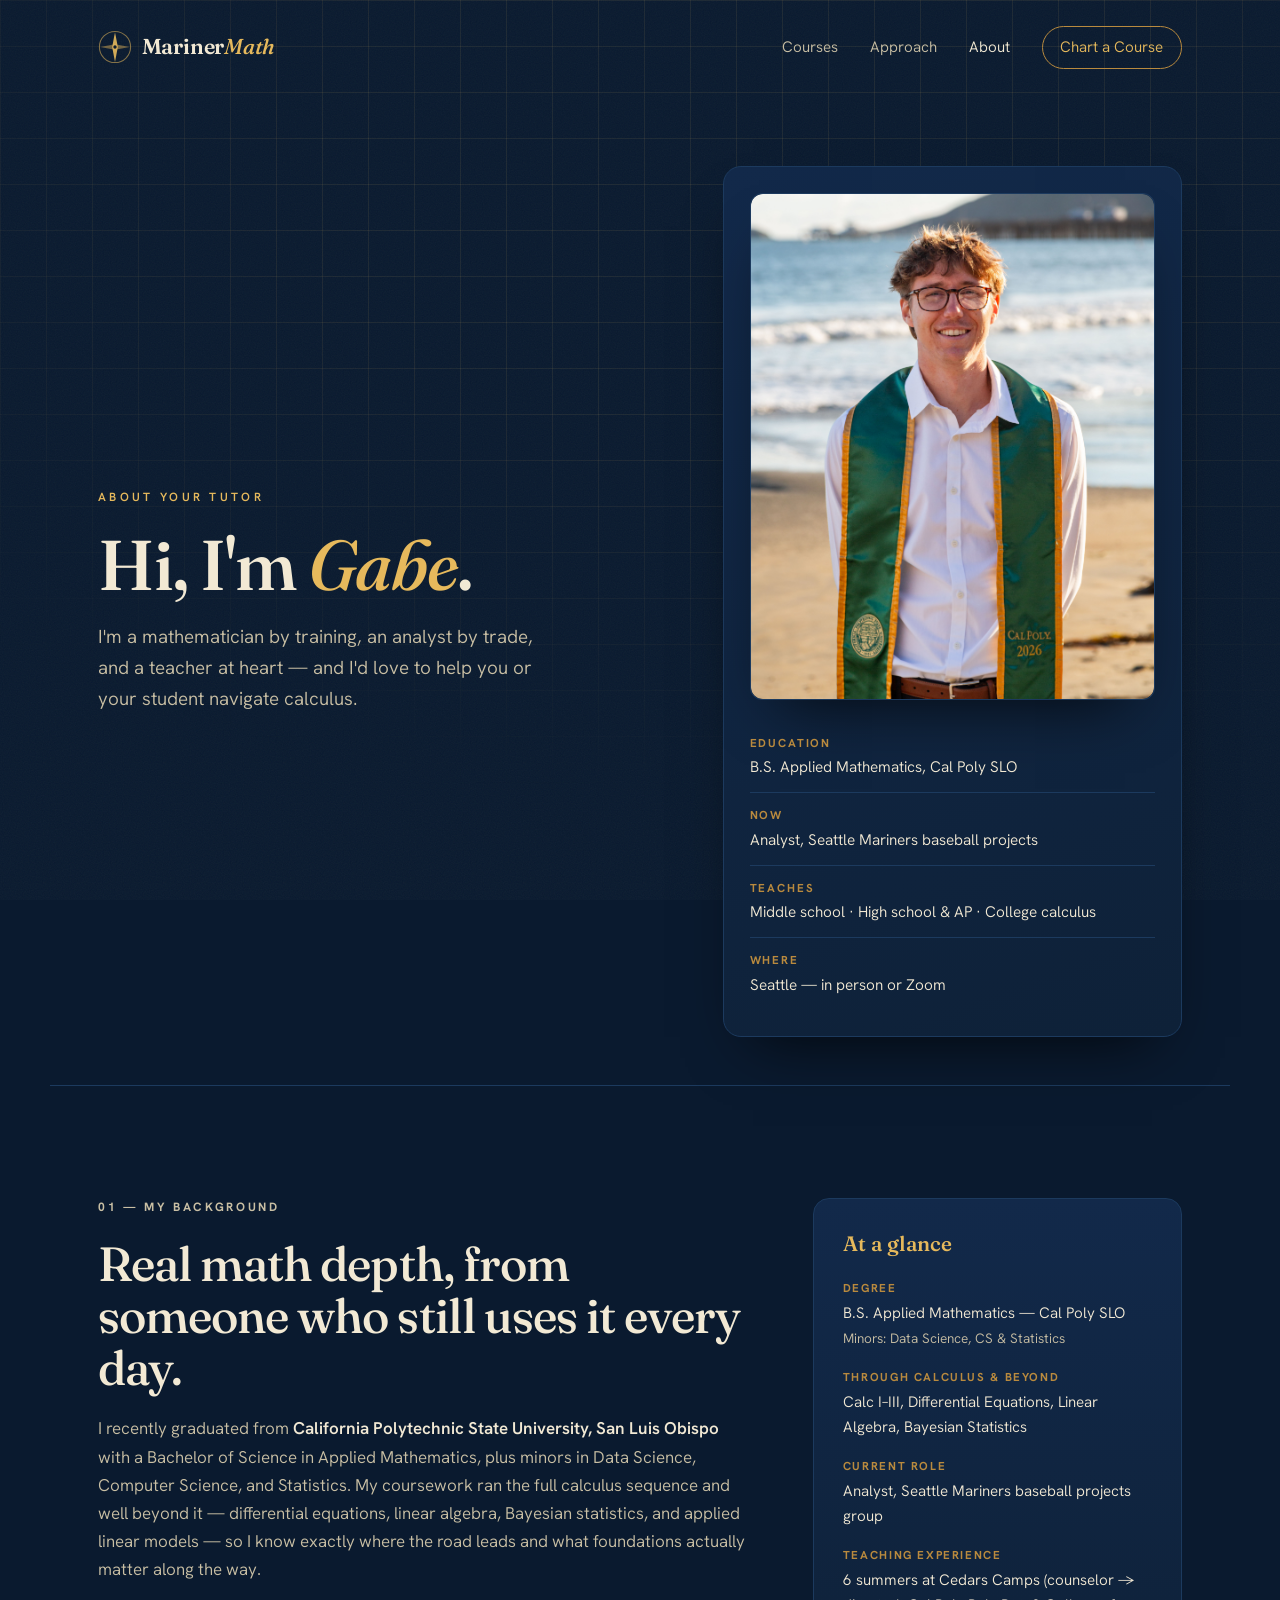
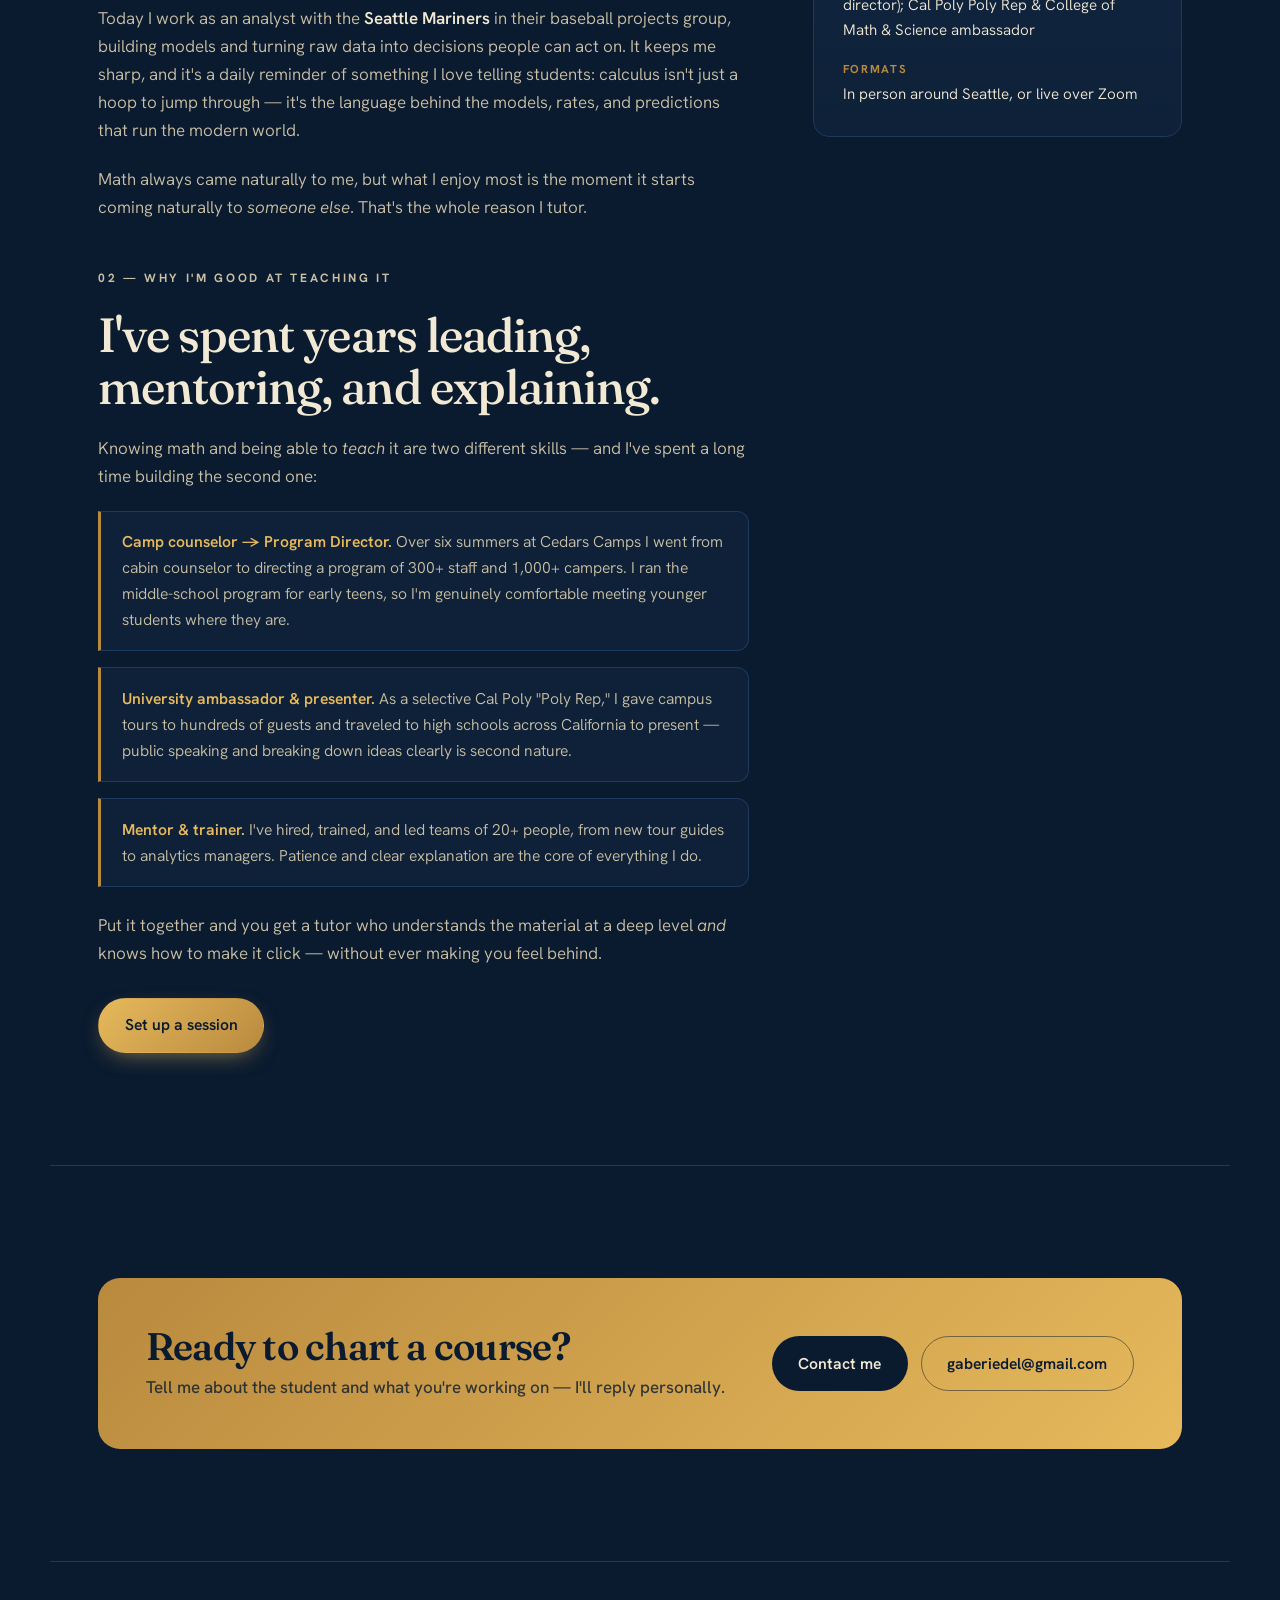
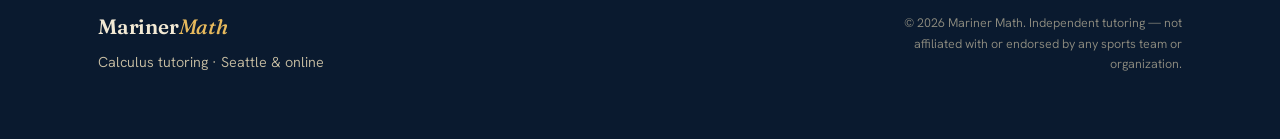
==== about.html @ 5e729e76 "Add Mariner Math tutoring site Static two-page site: home (hero, courses, approach, about teaser, co" ====
<!DOCTYPE html>
<html lang="en">
<head>
  <meta charset="UTF-8" />
  <meta name="viewport" content="width=device-width, initial-scale=1.0" />
  <title>About Gabe — Mariner Math</title>
  <meta name="description" content="Meet Gabe Riedel — Cal Poly SLO applied math graduate, analyst with the Seattle Mariners baseball projects group, and experienced instructor and camp director tutoring calculus in Seattle." />

  <link rel="icon" href="favicon.svg" type="image/svg+xml" />
  <link rel="preconnect" href="https://fonts.googleapis.com" />
  <link rel="preconnect" href="https://fonts.gstatic.com" crossorigin />
  <link href="https://fonts.googleapis.com/css2?family=Fraunces:ital,opsz,wght@0,9..144,300..900;1,9..144,300..900&family=Hanken+Grotesk:wght@300..800&display=swap" rel="stylesheet" />
  <link rel="stylesheet" href="styles.css" />
</head>
<body>
  <div class="grain" aria-hidden="true"></div>
  <div class="chart-grid" aria-hidden="true"></div>

  <header class="site-header">
    <a href="index.html" class="brand" aria-label="Mariner Math home">
      <span class="brand-mark" aria-hidden="true">
        <svg viewBox="0 0 48 48" width="34" height="34">
          <circle cx="24" cy="24" r="22" fill="none" stroke="currentColor" stroke-width="1.5" opacity="0.55"/>
          <path d="M24 3 L28 24 L24 45 L20 24 Z" fill="currentColor" opacity="0.9"/>
          <path d="M3 24 L24 20 L45 24 L24 28 Z" fill="currentColor" opacity="0.45"/>
          <circle cx="24" cy="24" r="2.4" fill="var(--ink)"/>
        </svg>
      </span>
      <span class="brand-text">Mariner<em>Math</em></span>
    </a>
    <nav class="site-nav" aria-label="Primary">
      <a href="index.html#services">Courses</a>
      <a href="index.html#approach">Approach</a>
      <a href="about.html" aria-current="page">About</a>
      <a href="index.html#contact" class="nav-cta">Chart a Course</a>
    </nav>
  </header>

  <main id="top">

    <!-- ============== ABOUT HERO ============== -->
    <section class="about-hero">
      <div class="about-hero-copy">
        <p class="eyebrow reveal">About your tutor</p>
        <h1 class="reveal" style="--d:.05s">Hi, I'm <span class="ital-accent">Gabe</span>.</h1>
        <p class="lede reveal" style="--d:.12s">
          I'm a mathematician by training, an analyst by trade, and a teacher at
          heart — and I'd love to help you or your student navigate calculus.
        </p>
      </div>
      <aside class="about-hero-card reveal" style="--d:.18s" aria-label="Quick facts">
        <div class="portrait-frame small">
          <img src="gabe.jpg" alt="Gabe Riedel" class="portrait-img" />
        </div>
        <ul class="fact-list">
          <li><span>Education</span> B.S. Applied Mathematics, Cal Poly SLO</li>
          <li><span>Now</span> Analyst, Seattle Mariners baseball projects</li>
          <li><span>Teaches</span> Middle school · High school &amp; AP · College calculus</li>
          <li><span>Where</span> Seattle — in person or Zoom</li>
        </ul>
      </aside>
    </section>

    <!-- ============== STORY ============== -->
    <section class="section story">
      <div class="story-grid">
        <div class="story-main">
          <p class="section-index">01 — My background</p>
          <h2>Real math depth, from someone who still uses it every day.</h2>

          <p>
            I recently graduated from <strong>California Polytechnic State University,
            San Luis Obispo</strong> with a Bachelor of Science in Applied Mathematics,
            plus minors in Data Science, Computer Science, and Statistics. My coursework
            ran the full calculus sequence and well beyond it — differential equations,
            linear algebra, Bayesian statistics, and applied linear models — so I know
            exactly where the road leads and what foundations actually matter along the way.
          </p>

          <p>
            Today I work as an analyst with the <strong>Seattle Mariners</strong> in their
            baseball projects group, building models and turning raw data into decisions
            people can act on. It keeps me sharp, and it's a daily reminder of something
            I love telling students: calculus isn't just a hoop to jump through — it's the
            language behind the models, rates, and predictions that run the modern world.
          </p>

          <p>
            Math always came naturally to me, but what I enjoy most is the moment it starts
            coming naturally to <em>someone else</em>. That's the whole reason I tutor.
          </p>

          <p class="section-index" style="margin-top:3rem;">02 — Why I'm good at teaching it</p>
          <h2>I've spent years leading, mentoring, and explaining.</h2>

          <p>
            Knowing math and being able to <em>teach</em> it are two different skills —
            and I've spent a long time building the second one:
          </p>

          <ul class="story-list">
            <li>
              <strong>Camp counselor → Program Director.</strong> Over six summers at
              Cedars Camps I went from cabin counselor to directing a program of 300+ staff
              and 1,000+ campers. I ran the middle-school program for early teens, so I'm
              genuinely comfortable meeting younger students where they are.
            </li>
            <li>
              <strong>University ambassador &amp; presenter.</strong> As a selective Cal Poly
              "Poly Rep," I gave campus tours to hundreds of guests and traveled to high
              schools across California to present — public speaking and breaking down ideas
              clearly is second nature.
            </li>
            <li>
              <strong>Mentor &amp; trainer.</strong> I've hired, trained, and led teams of
              20+ people, from new tour guides to analytics managers. Patience and clear
              explanation are the core of everything I do.
            </li>
          </ul>

          <p>
            Put it together and you get a tutor who understands the material at a deep level
            <em>and</em> knows how to make it click — without ever making you feel behind.
          </p>

          <a href="index.html#contact" class="btn btn-primary story-cta">Set up a session</a>
        </div>

        <aside class="story-side">
          <div class="side-card">
            <h3>At a glance</h3>
            <dl class="side-dl">
              <dt>Degree</dt>
              <dd>B.S. Applied Mathematics — Cal Poly SLO<br /><span>Minors: Data Science, CS &amp; Statistics</span></dd>
              <dt>Through calculus &amp; beyond</dt>
              <dd>Calc I–III, Differential Equations, Linear Algebra, Bayesian Statistics</dd>
              <dt>Current role</dt>
              <dd>Analyst, Seattle Mariners baseball projects group</dd>
              <dt>Teaching experience</dt>
              <dd>6 summers at Cedars Camps (counselor → director); Cal Poly Poly Rep &amp; College of Math &amp; Science ambassador</dd>
              <dt>Formats</dt>
              <dd>In person around Seattle, or live over Zoom</dd>
            </dl>
          </div>
        </aside>
      </div>
    </section>

    <!-- ============== CTA STRIP ============== -->
    <section class="section cta-strip-wrap">
      <div class="cta-strip">
        <div>
          <h2>Ready to chart a course?</h2>
          <p>Tell me about the student and what you're working on — I'll reply personally.</p>
        </div>
        <div class="cta-strip-actions">
          <a href="index.html#contact" class="btn btn-primary">Contact me</a>
          <a href="mailto:gaberiedel@gmail.com" class="btn btn-ghost">gaberiedel@gmail.com</a>
        </div>
      </div>
    </section>
  </main>

  <footer class="site-footer">
    <div class="footer-brand">
      <span class="brand-text">Mariner<em>Math</em></span>
      <p>Calculus tutoring · Seattle &amp; online</p>
    </div>
    <p class="footer-fine">
      © <span id="year"></span> Mariner Math. Independent tutoring — not affiliated
      with or endorsed by any sports team or organization.
    </p>
  </footer>

  <script src="main.js"></script>
</body>
</html>
---- styles.css ----
/* ============================================================
   Mariner Math — nautical-chart calculus tutoring
   Palette: deep ink navy · warm brass/gold · parchment cream
   ============================================================ */

:root {
  --ink:            #0a1a2f;
  --ink-2:          #0e2138;
  --panel:          #12294a;
  --panel-line:     #1c3a5e;
  --line:           rgba(203, 168, 92, 0.10);
  --parchment:      #f2e9d4;
  --parchment-dim:  #c9bfa4;
  --brass:          #b98a3e;
  --brass-bright:   #e6b95c;
  --sea:            #6fa5a0;
  --shadow:         rgba(0, 0, 0, 0.45);

  --font-display: "Fraunces", Georgia, serif;
  --font-body: "Hanken Grotesk", system-ui, sans-serif;

  --maxw: 1180px;
  --ease: cubic-bezier(0.22, 0.61, 0.36, 1);
}

*,
*::before,
*::after { box-sizing: border-box; }

html { scroll-behavior: smooth; }

body {
  margin: 0;
  background: var(--ink);
  color: var(--parchment);
  font-family: var(--font-body);
  font-size: 17px;
  line-height: 1.65;
  font-weight: 350;
  -webkit-font-smoothing: antialiased;
  overflow-x: hidden;
}

/* ---- atmosphere layers ---- */
.grain {
  position: fixed;
  inset: 0;
  z-index: 1;
  pointer-events: none;
  opacity: 0.045;
  background-image: url("data:image/svg+xml,%3Csvg xmlns='http://www.w3.org/2000/svg' width='120' height='120'%3E%3Cfilter id='n'%3E%3CfeTurbulence type='fractalNoise' baseFrequency='0.85' numOctaves='3'/%3E%3C/filter%3E%3Crect width='100%25' height='100%25' filter='url(%23n)'/%3E%3C/svg%3E");
}
.chart-grid {
  position: fixed;
  inset: 0;
  z-index: 0;
  pointer-events: none;
  background-image:
    linear-gradient(var(--line) 1px, transparent 1px),
    linear-gradient(90deg, var(--line) 1px, transparent 1px);
  background-size: 46px 46px;
  mask-image: radial-gradient(ellipse 90% 70% at 60% 20%, #000 40%, transparent 100%);
}

/* keep content above atmosphere */
.site-header, main, .site-footer { position: relative; z-index: 2; }

img { max-width: 100%; display: block; }
a { color: inherit; text-decoration: none; }

/* ============================================================
   HEADER
   ============================================================ */
.site-header {
  display: flex;
  align-items: center;
  justify-content: space-between;
  gap: 2rem;
  max-width: var(--maxw);
  margin: 0 auto;
  padding: 1.6rem clamp(1.25rem, 4vw, 3rem);
}

.brand {
  display: inline-flex;
  align-items: center;
  gap: 0.6rem;
  color: var(--brass-bright);
}
.brand-mark { display: inline-flex; }
.brand-text {
  font-family: var(--font-display);
  font-weight: 600;
  font-size: 1.35rem;
  letter-spacing: -0.01em;
  color: var(--parchment);
}
.brand-text em {
  font-style: italic;
  color: var(--brass-bright);
  font-weight: 500;
}

.site-nav {
  display: flex;
  align-items: center;
  gap: clamp(1rem, 2.5vw, 2.2rem);
  font-size: 0.95rem;
}
.site-nav a { color: var(--parchment-dim); transition: color 0.25s var(--ease); }
.site-nav a:hover { color: var(--parchment); }
.nav-cta {
  border: 1px solid var(--brass);
  color: var(--brass-bright) !important;
  padding: 0.5rem 1.1rem;
  border-radius: 999px;
  transition: all 0.25s var(--ease);
}
.nav-cta:hover {
  background: var(--brass);
  color: var(--ink) !important;
}

/* ============================================================
   HERO
   ============================================================ */
.hero {
  max-width: var(--maxw);
  margin: 0 auto;
  padding: clamp(2rem, 6vw, 5rem) clamp(1.25rem, 4vw, 3rem) clamp(3rem, 7vw, 6rem);
  display: grid;
  grid-template-columns: 1.05fr 0.95fr;
  gap: clamp(2rem, 5vw, 4rem);
  align-items: center;
}

.eyebrow {
  text-transform: uppercase;
  letter-spacing: 0.28em;
  font-size: 0.74rem;
  color: var(--brass-bright);
  font-weight: 600;
  margin: 0 0 1.3rem;
}

.hero h1 {
  font-family: var(--font-display);
  font-weight: 550;
  font-size: clamp(2.7rem, 6vw, 4.6rem);
  line-height: 1.02;
  letter-spacing: -0.02em;
  margin: 0 0 1.5rem;
  font-optical-sizing: auto;
}
.ital-accent {
  font-style: italic;
  color: var(--brass-bright);
  font-weight: 500;
}

.lede {
  font-size: 1.12rem;
  color: var(--parchment-dim);
  max-width: 34ch;
  margin: 0 0 2rem;
}

.hero-actions { display: flex; flex-wrap: wrap; gap: 0.85rem; margin-bottom: 1.8rem; }

.btn {
  display: inline-flex;
  align-items: center;
  justify-content: center;
  font-family: var(--font-body);
  font-size: 0.98rem;
  font-weight: 600;
  padding: 0.85rem 1.6rem;
  border-radius: 999px;
  cursor: pointer;
  border: 1px solid transparent;
  transition: transform 0.2s var(--ease), background 0.25s var(--ease), color 0.25s var(--ease), box-shadow 0.25s var(--ease);
}
.btn-primary {
  background: linear-gradient(135deg, var(--brass-bright), var(--brass));
  color: var(--ink);
  box-shadow: 0 8px 24px -10px rgba(230, 185, 92, 0.7);
}
.btn-primary:hover { transform: translateY(-2px); box-shadow: 0 14px 30px -10px rgba(230, 185, 92, 0.8); }
.btn-ghost { border-color: var(--panel-line); color: var(--parchment); }
.btn-ghost:hover { border-color: var(--brass); color: var(--brass-bright); }

.hero-meta {
  list-style: none;
  padding: 0;
  margin: 0;
  display: flex;
  flex-wrap: wrap;
  gap: 1.5rem;
  font-size: 0.92rem;
  color: var(--parchment-dim);
}
.hero-meta li { display: inline-flex; align-items: center; gap: 0.5rem; }
.dot { width: 7px; height: 7px; border-radius: 50%; background: var(--sea); box-shadow: 0 0 10px var(--sea); }

/* hero chart svg */
.hero-chart { margin: 0; position: relative; }
.chart-svg {
  width: 100%;
  height: auto;
  filter: drop-shadow(0 20px 40px var(--shadow));
}
.chart-lines line { opacity: 0.5; }
.route {
  stroke-dasharray: 620;
  stroke-dashoffset: 620;
  animation: draw 2.4s var(--ease) 0.5s forwards;
}
.tangent { opacity: 0; animation: fade 1s ease 2.4s forwards; }
.waypoint { fill: var(--brass-bright); opacity: 0; animation: pop 0.5s var(--ease) forwards; }
.waypoint:nth-of-type(1) { animation-delay: 0.9s; }
.waypoint:nth-of-type(2) { animation-delay: 1.7s; }
.waypoint:nth-of-type(3) { animation-delay: 2.5s; }
.compass { transform-origin: 330px 330px; animation: spin-in 1.4s var(--ease) 0.4s backwards; }
.compass-n { fill: var(--parchment-dim); font-family: var(--font-body); font-size: 11px; font-weight: 700; }
.chart-fn {
  font-family: var(--font-display);
  font-style: italic;
  font-size: 0.9rem;
  color: var(--parchment-dim);
  text-align: center;
  margin-top: 0.8rem;
}

@keyframes draw { to { stroke-dashoffset: 0; } }
@keyframes fade { to { opacity: 0.7; } }
@keyframes pop { from { opacity: 0; transform: scale(0); } to { opacity: 1; transform: scale(1); } }
@keyframes spin-in { from { opacity: 0; transform: rotate(-45deg); } to { opacity: 1; transform: rotate(0); } }

/* ============================================================
   MARQUEE
   ============================================================ */
.marquee {
  border-top: 1px solid var(--panel-line);
  border-bottom: 1px solid var(--panel-line);
  background: var(--ink-2);
  overflow: hidden;
  padding: 0.9rem 0;
}
.marquee-track {
  display: inline-flex;
  gap: 1.5rem;
  white-space: nowrap;
  animation: scroll 38s linear infinite;
  font-family: var(--font-display);
  font-style: italic;
  font-size: 1.15rem;
  color: var(--parchment-dim);
}
.marquee-track span:nth-child(even) { color: var(--brass); }
@keyframes scroll { from { transform: translateX(0); } to { transform: translateX(-50%); } }

/* ============================================================
   SECTIONS (shared)
   ============================================================ */
.section {
  max-width: var(--maxw);
  margin: 0 auto;
  padding: clamp(4rem, 9vw, 7rem) clamp(1.25rem, 4vw, 3rem);
}
.section-head { margin-bottom: 3rem; }
.section-index {
  text-transform: uppercase;
  letter-spacing: 0.22em;
  font-size: 0.75rem;
  font-weight: 700;
  color: var(--brass);
  margin: 0 0 1rem;
}
.section h2 {
  font-family: var(--font-display);
  font-weight: 500;
  font-size: clamp(1.9rem, 4vw, 3rem);
  line-height: 1.08;
  letter-spacing: -0.02em;
  margin: 0;
}

/* ---- service cards ---- */
.cards {
  display: grid;
  grid-template-columns: repeat(3, 1fr);
  gap: 1.4rem;
}
.card {
  background: linear-gradient(180deg, var(--panel), var(--ink-2));
  border: 1px solid var(--panel-line);
  border-radius: 16px;
  padding: 2rem 1.8rem;
  position: relative;
  overflow: hidden;
  transition: transform 0.35s var(--ease), border-color 0.35s var(--ease), box-shadow 0.35s var(--ease);
}
.card::before {
  content: "";
  position: absolute;
  inset: 0 0 auto 0;
  height: 3px;
  background: linear-gradient(90deg, transparent, var(--brass), transparent);
  opacity: 0.5;
}
.card:hover {
  transform: translateY(-6px);
  border-color: var(--brass);
  box-shadow: 0 24px 50px -24px rgba(0,0,0,0.7);
}
.card-feature {
  border-color: var(--brass);
  box-shadow: 0 0 0 1px var(--brass) inset, 0 24px 50px -30px rgba(230,185,92,0.4);
}
.card-depth {
  display: inline-block;
  font-size: 0.72rem;
  text-transform: uppercase;
  letter-spacing: 0.18em;
  color: var(--brass-bright);
  border: 1px solid var(--panel-line);
  border-radius: 999px;
  padding: 0.3rem 0.75rem;
  margin-bottom: 1.2rem;
}
.card h3 {
  font-family: var(--font-display);
  font-weight: 550;
  font-size: 1.5rem;
  margin: 0 0 0.8rem;
  letter-spacing: -0.01em;
}
.card p { color: var(--parchment-dim); font-size: 0.98rem; margin: 0 0 1.3rem; }
.card-list { list-style: none; padding: 0; margin: 0; font-size: 0.92rem; }
.card-list li {
  padding: 0.5rem 0 0.5rem 1.4rem;
  border-top: 1px solid var(--panel-line);
  position: relative;
  color: var(--parchment);
}
.card-list li::before {
  content: "→";
  position: absolute;
  left: 0;
  color: var(--brass);
}

/* ---- approach ---- */
.approach { border-top: 1px solid var(--panel-line); }
.steps {
  display: grid;
  grid-template-columns: repeat(4, 1fr);
  gap: 1.4rem;
  margin-bottom: 3.5rem;
}
.step {
  padding: 1.6rem 0 0;
  border-top: 2px solid var(--brass);
}
.step-num {
  font-family: var(--font-display);
  font-size: 1.6rem;
  color: var(--brass-bright);
  display: block;
  margin-bottom: 0.6rem;
}
.step h3 {
  font-family: var(--font-display);
  font-weight: 550;
  font-size: 1.2rem;
  margin: 0 0 0.5rem;
}
.step p { color: var(--parchment-dim); font-size: 0.95rem; margin: 0; }

.format-note {
  display: grid;
  grid-template-columns: 1fr 1fr;
  gap: 1.4rem;
  background: var(--ink-2);
  border: 1px solid var(--panel-line);
  border-radius: 16px;
  padding: 2rem;
}
.format-item h4 {
  font-family: var(--font-display);
  font-size: 1.15rem;
  font-weight: 550;
  margin: 0 0 0.5rem;
  color: var(--brass-bright);
}
.format-item p { margin: 0; color: var(--parchment-dim); font-size: 0.98rem; }

/* ---- about ---- */
.about { border-top: 1px solid var(--panel-line); }
.about-grid {
  display: grid;
  grid-template-columns: 0.8fr 1.2fr;
  gap: clamp(2rem, 5vw, 4rem);
  align-items: center;
}
.portrait-frame {
  aspect-ratio: 4 / 5;
  border-radius: 18px;
  background:
    repeating-linear-gradient(45deg, transparent, transparent 18px, rgba(203,168,92,0.05) 18px, rgba(203,168,92,0.05) 19px),
    linear-gradient(160deg, var(--panel), var(--ink-2));
  border: 1px solid var(--panel-line);
  display: grid;
  place-items: center;
  box-shadow: 0 30px 60px -30px rgba(0,0,0,0.8);
}
.portrait-placeholder {
  text-align: center;
  color: var(--parchment-dim);
}
.portrait-placeholder svg { color: var(--brass); margin: 0 auto 1rem; }
.portrait-placeholder span { font-size: 0.85rem; font-style: italic; }
.portrait-frame { overflow: hidden; }
.portrait-img {
  width: 100%;
  height: 100%;
  object-fit: cover;
  object-position: center 25%;
  border-radius: inherit;
}
.about-copy h2 { margin-bottom: 1.2rem; }
.about-lede { font-size: 1.15rem; color: var(--parchment); margin: 0 0 1.2rem; }
.about-copy p { color: var(--parchment-dim); }
.edit-hint {
  font-size: 0.88rem;
  border-left: 2px solid var(--brass);
  padding-left: 1rem;
  color: var(--sea) !important;
}
.text-link {
  color: var(--brass-bright);
  font-weight: 600;
  border-bottom: 1px solid transparent;
  transition: border-color 0.25s var(--ease);
}
.text-link:hover { border-color: var(--brass-bright); }

/* ============================================================
   ABOUT PAGE
   ============================================================ */
.site-nav a[aria-current="page"] { color: var(--parchment); }

.about-hero {
  max-width: var(--maxw);
  margin: 0 auto;
  padding: clamp(2rem, 6vw, 4.5rem) clamp(1.25rem, 4vw, 3rem) clamp(2rem, 5vw, 3rem);
  display: grid;
  grid-template-columns: 1.1fr 0.9fr;
  gap: clamp(2rem, 5vw, 4rem);
  align-items: center;
}
.about-hero h1 {
  font-family: var(--font-display);
  font-weight: 550;
  font-size: clamp(2.6rem, 6vw, 4.4rem);
  line-height: 1.02;
  letter-spacing: -0.02em;
  margin: 0 0 1.3rem;
}
.about-hero .lede { font-size: 1.18rem; max-width: 40ch; margin: 0; }

.about-hero-card {
  background: linear-gradient(160deg, var(--panel), var(--ink-2));
  border: 1px solid var(--panel-line);
  border-radius: 18px;
  padding: 1.6rem;
  box-shadow: 0 30px 60px -30px rgba(0,0,0,0.8);
}
.portrait-frame.small { aspect-ratio: 4 / 5; border-radius: 12px; margin-bottom: 1.3rem; }
.fact-list { list-style: none; margin: 0; padding: 0; }
.fact-list li {
  padding: 0.75rem 0;
  border-top: 1px solid var(--panel-line);
  font-size: 0.96rem;
  color: var(--parchment);
}
.fact-list li:first-child { border-top: none; }
.fact-list li span {
  display: block;
  font-size: 0.72rem;
  text-transform: uppercase;
  letter-spacing: 0.16em;
  color: var(--brass);
  margin-bottom: 0.2rem;
  font-weight: 700;
}

.story { border-top: 1px solid var(--panel-line); }
.story-grid {
  display: grid;
  grid-template-columns: 1.5fr 0.85fr;
  gap: clamp(2rem, 5vw, 4rem);
  align-items: start;
}
.story-main h2 { margin: 1rem 0 1.3rem; }
.story-main > p { color: var(--parchment-dim); margin: 0 0 1.3rem; }
.story-main strong { color: var(--parchment); font-weight: 600; }
.story-list {
  list-style: none;
  padding: 0;
  margin: 0 0 1.5rem;
  display: grid;
  gap: 1rem;
}
.story-list li {
  background: var(--ink-2);
  border: 1px solid var(--panel-line);
  border-left: 3px solid var(--brass);
  border-radius: 0 12px 12px 0;
  padding: 1.1rem 1.3rem;
  color: var(--parchment-dim);
  font-size: 0.98rem;
}
.story-list strong { color: var(--brass-bright); }
.story-cta { margin-top: 0.6rem; }

.story-side { position: sticky; top: 2rem; }
.side-card {
  background: linear-gradient(180deg, var(--panel), var(--ink-2));
  border: 1px solid var(--panel-line);
  border-radius: 16px;
  padding: 1.8rem;
}
.side-card h3 {
  font-family: var(--font-display);
  font-weight: 550;
  font-size: 1.3rem;
  margin: 0 0 1rem;
  color: var(--brass-bright);
}
.side-dl { margin: 0; }
.side-dl dt {
  font-size: 0.72rem;
  text-transform: uppercase;
  letter-spacing: 0.14em;
  color: var(--brass);
  font-weight: 700;
  margin-top: 1rem;
}
.side-dl dd { margin: 0.25rem 0 0; color: var(--parchment); font-size: 0.95rem; }
.side-dl dd span { color: var(--parchment-dim); font-size: 0.85rem; }

.cta-strip-wrap { border-top: 1px solid var(--panel-line); }
.cta-strip {
  background: linear-gradient(135deg, var(--brass), var(--brass-bright));
  color: var(--ink);
  border-radius: 22px;
  padding: clamp(2rem, 4vw, 3rem);
  display: flex;
  justify-content: space-between;
  align-items: center;
  gap: 2rem;
  flex-wrap: wrap;
}
.cta-strip h2 { font-family: var(--font-display); font-weight: 600; font-size: clamp(1.6rem, 3vw, 2.4rem); margin: 0 0 0.4rem; color: var(--ink); }
.cta-strip p { margin: 0; color: rgba(10,26,47,0.8); font-weight: 500; }
.cta-strip-actions { display: flex; gap: 0.8rem; flex-wrap: wrap; }
.cta-strip .btn-primary { background: var(--ink); color: var(--parchment); box-shadow: none; }
.cta-strip .btn-primary:hover { transform: translateY(-2px); }
.cta-strip .btn-ghost { border-color: rgba(10,26,47,0.5); color: var(--ink); }
.cta-strip .btn-ghost:hover { border-color: var(--ink); color: var(--ink); }

/* ---- contact ---- */
.contact {
  border-top: 1px solid var(--panel-line);
}
.contact-inner {
  background: linear-gradient(160deg, var(--panel), var(--ink-2));
  border: 1px solid var(--panel-line);
  border-radius: 22px;
  padding: clamp(2rem, 5vw, 3.5rem);
  position: relative;
  overflow: hidden;
}
.contact-inner::after {
  content: "∫";
  position: absolute;
  right: -1rem;
  bottom: -3rem;
  font-family: var(--font-display);
  font-size: 16rem;
  color: var(--brass);
  opacity: 0.06;
  pointer-events: none;
}
.contact-lede { color: var(--parchment-dim); max-width: 46ch; margin: 1rem 0 0; }

.contact-form {
  display: grid;
  grid-template-columns: 1fr 1fr;
  gap: 1.2rem;
  margin-top: 1rem;
}
.field { display: flex; flex-direction: column; }
.field-full { grid-column: 1 / -1; }
.field label {
  font-size: 0.82rem;
  text-transform: uppercase;
  letter-spacing: 0.12em;
  color: var(--parchment-dim);
  margin-bottom: 0.5rem;
  font-weight: 600;
}
.field input,
.field select,
.field textarea {
  font-family: var(--font-body);
  font-size: 1rem;
  color: var(--parchment);
  background: rgba(10, 26, 47, 0.6);
  border: 1px solid var(--panel-line);
  border-radius: 10px;
  padding: 0.8rem 0.95rem;
  transition: border-color 0.25s var(--ease), box-shadow 0.25s var(--ease);
  resize: vertical;
}
.field input:focus,
.field select:focus,
.field textarea:focus {
  outline: none;
  border-color: var(--brass);
  box-shadow: 0 0 0 3px rgba(230,185,92,0.15);
}
.field select { appearance: none; cursor: pointer; }
.field ::placeholder { color: rgba(201,191,164,0.5); }

.form-actions { display: flex; align-items: center; gap: 1.2rem; flex-wrap: wrap; margin-top: 0.3rem; }
.form-note { font-size: 0.85rem; color: var(--parchment-dim); margin: 0; }
.form-note a { color: var(--brass-bright); text-decoration: underline; text-underline-offset: 2px; }

.contact-direct {
  margin-top: 2.2rem;
  padding-top: 1.8rem;
  border-top: 1px solid var(--panel-line);
  text-align: center;
}
.contact-direct p { color: var(--parchment-dim); margin: 0 0 0.4rem; font-size: 0.95rem; }
.email-link {
  font-family: var(--font-display);
  font-style: italic;
  font-size: 1.5rem;
  color: var(--brass-bright);
  border-bottom: 1px solid transparent;
  transition: border-color 0.25s var(--ease);
}
.email-link:hover { border-color: var(--brass-bright); }

/* ============================================================
   FOOTER
   ============================================================ */
.site-footer {
  max-width: var(--maxw);
  margin: 0 auto;
  padding: 3rem clamp(1.25rem, 4vw, 3rem) 4rem;
  border-top: 1px solid var(--panel-line);
  display: flex;
  justify-content: space-between;
  align-items: flex-end;
  gap: 2rem;
  flex-wrap: wrap;
}
.footer-brand .brand-text { font-size: 1.3rem; }
.footer-brand p { color: var(--parchment-dim); font-size: 0.9rem; margin: 0.4rem 0 0; }
.footer-fine { color: var(--parchment-dim); font-size: 0.78rem; max-width: 40ch; margin: 0; opacity: 0.7; text-align: right; }

/* ============================================================
   REVEAL ANIMATION
   ============================================================ */
.reveal {
  opacity: 0;
  transform: translateY(18px);
  animation: reveal 0.8s var(--ease) forwards;
  animation-delay: var(--d, 0s);
}
@keyframes reveal { to { opacity: 1; transform: none; } }

.in-view {
  opacity: 0;
  transform: translateY(24px);
  transition: opacity 0.8s var(--ease), transform 0.8s var(--ease);
}
.in-view.visible { opacity: 1; transform: none; }

/* ============================================================
   RESPONSIVE
   ============================================================ */
@media (max-width: 900px) {
  .hero { grid-template-columns: 1fr; }
  .hero-chart { order: -1; max-width: 380px; margin: 0 auto; }
  .cards { grid-template-columns: 1fr; }
  .steps { grid-template-columns: 1fr 1fr; }
  .about-grid { grid-template-columns: 1fr; }
  .about-visual { max-width: 320px; }
  .format-note { grid-template-columns: 1fr; }
  .footer-fine { text-align: left; }
  .about-hero { grid-template-columns: 1fr; }
  .about-hero-card { order: -1; max-width: 420px; }
  .story-grid { grid-template-columns: 1fr; }
  .story-side { position: static; }
  .cta-strip { flex-direction: column; align-items: flex-start; }
}
@media (max-width: 640px) {
  .site-nav a:not(.nav-cta) { display: none; }
  .steps { grid-template-columns: 1fr; }
  .contact-form { grid-template-columns: 1fr; }
  body { font-size: 16px; }
}

@media (prefers-reduced-motion: reduce) {
  *, *::before, *::after { animation-duration: 0.01ms !important; animation-iteration-count: 1 !important; transition-duration: 0.01ms !important; }
  .route { stroke-dashoffset: 0; }
  html { scroll-behavior: auto; }
}
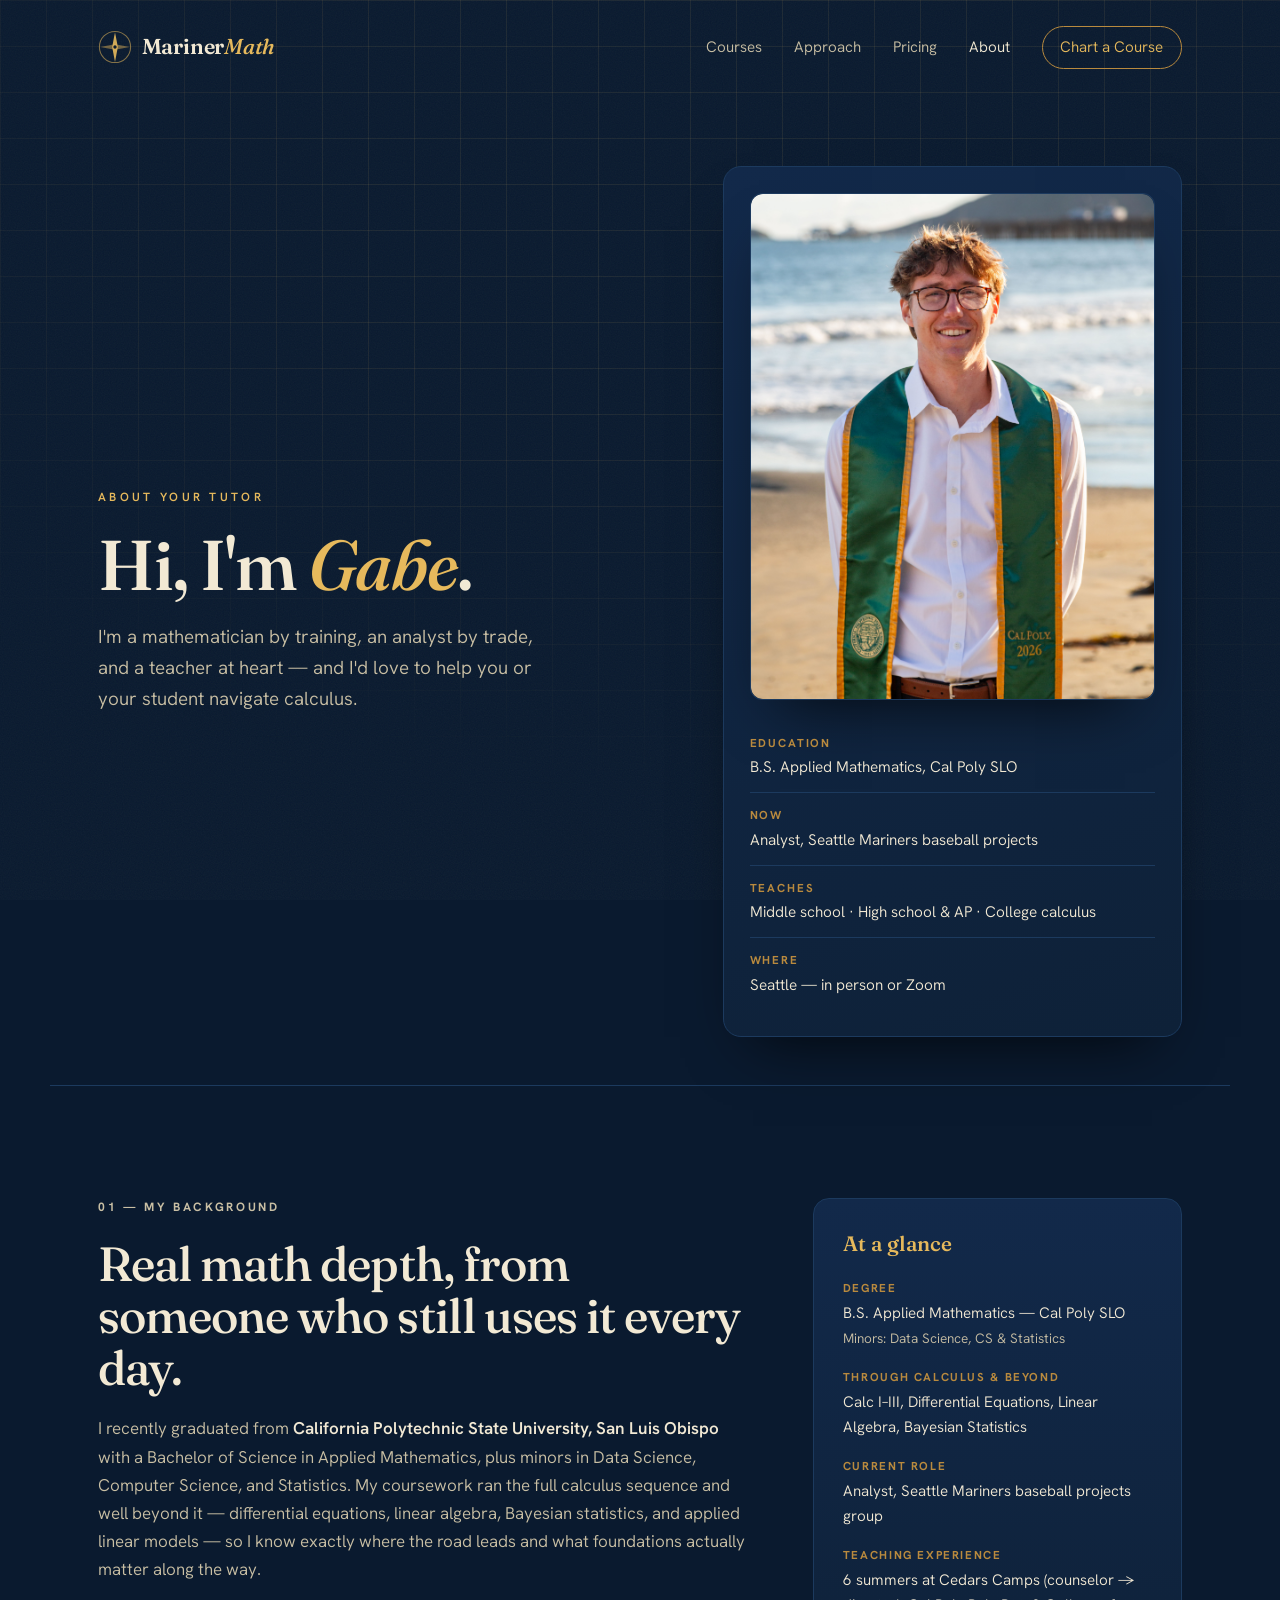
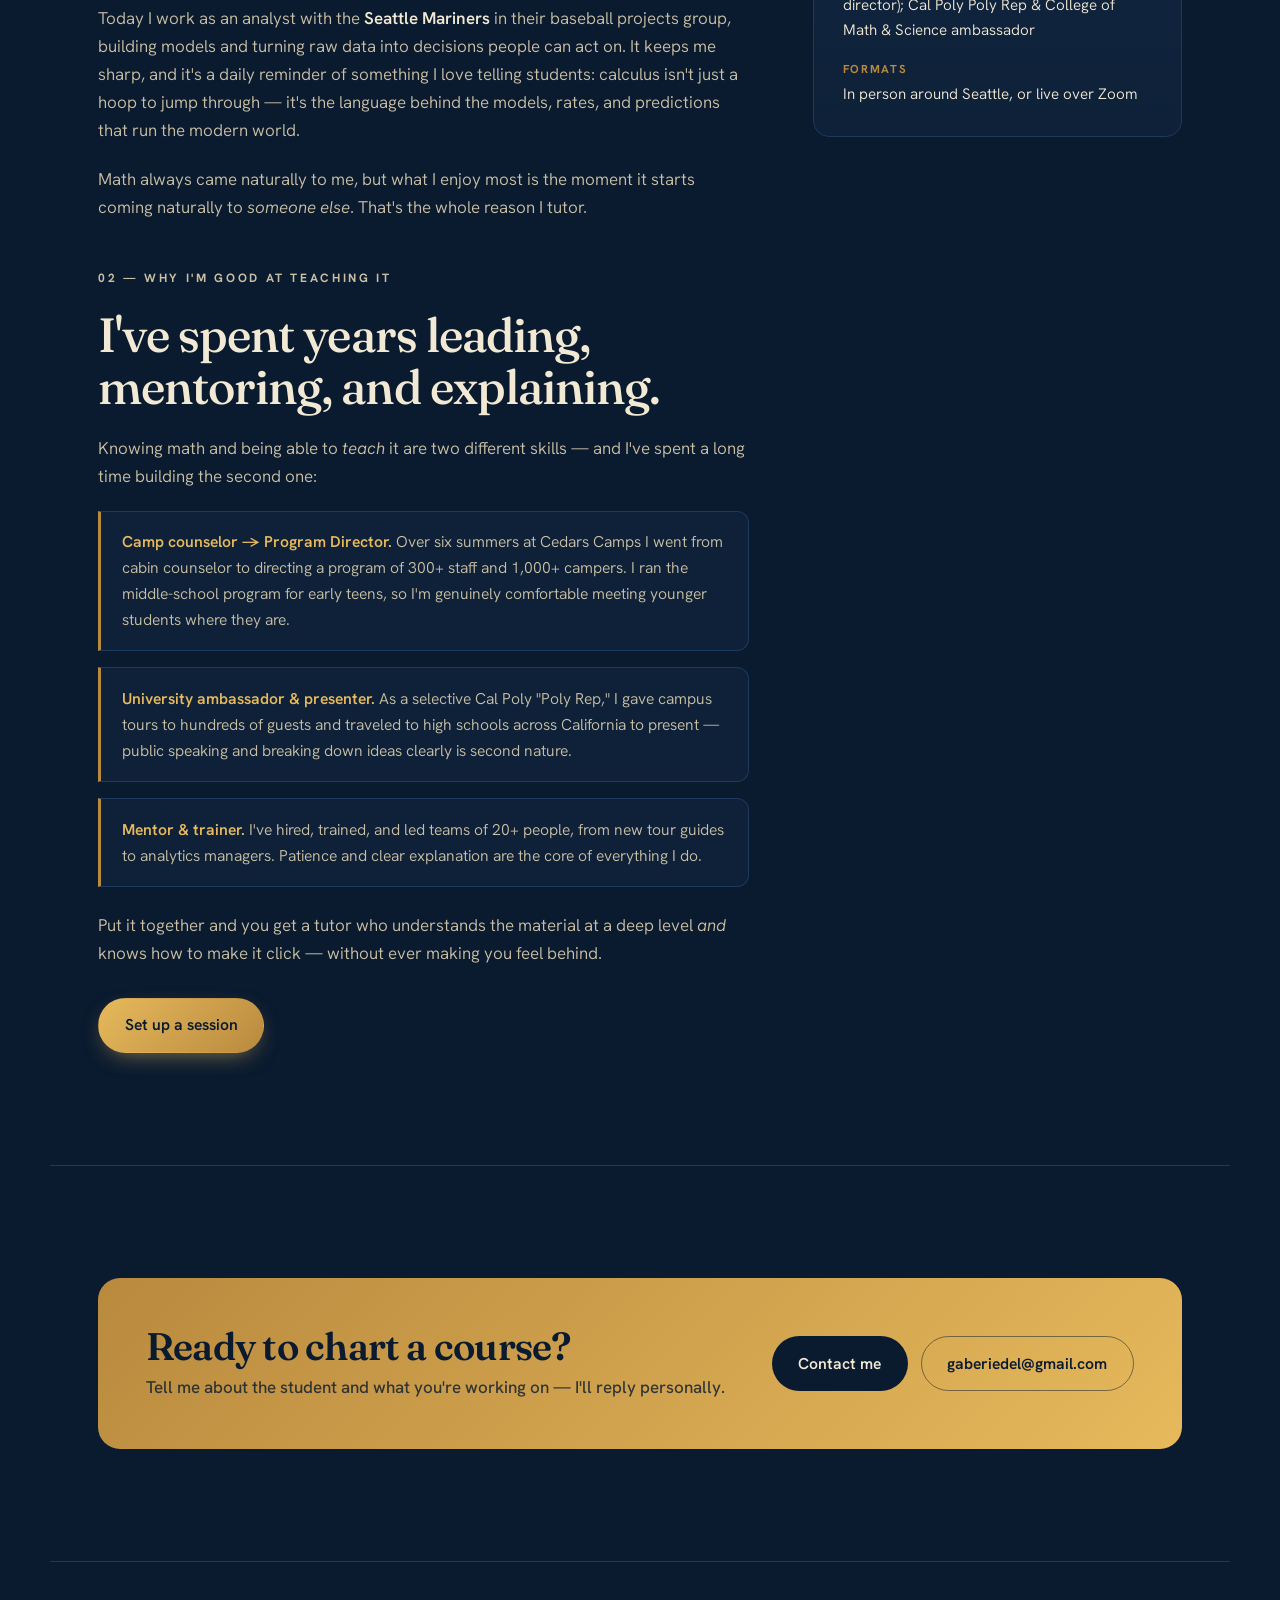
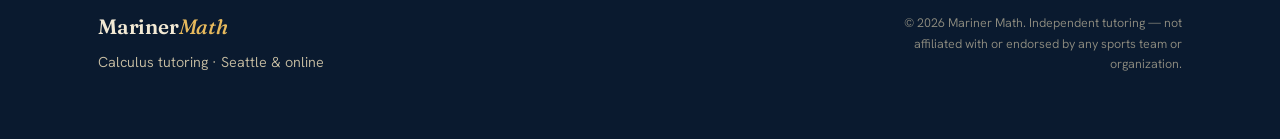
==== commit 312f344d: "Add pricing section (3 tiers, intro call, in-person surcharge) Home page now has a Pricing section: " ====
--- a/about.html
+++ b/about.html
@@ -31,6 +31,7 @@
     <nav class="site-nav" aria-label="Primary">
       <a href="index.html#services">Courses</a>
       <a href="index.html#approach">Approach</a>
+      <a href="index.html#pricing">Pricing</a>
       <a href="about.html" aria-current="page">About</a>
       <a href="index.html#contact" class="nav-cta">Chart a Course</a>
     </nav>
--- a/styles.css
+++ b/styles.css
@@ -394,6 +394,97 @@
   color: var(--brass-bright);
 }
 .format-item p { margin: 0; color: var(--parchment-dim); font-size: 0.98rem; }
+
+/* ---- pricing ---- */
+.pricing { border-top: 1px solid var(--panel-line); }
+.pricing-lede { color: var(--parchment-dim); max-width: 48ch; margin: 1rem 0 0; }
+.tiers {
+  display: grid;
+  grid-template-columns: repeat(3, 1fr);
+  gap: 1.4rem;
+  align-items: stretch;
+}
+.tier {
+  background: linear-gradient(180deg, var(--panel), var(--ink-2));
+  border: 1px solid var(--panel-line);
+  border-radius: 16px;
+  padding: 2rem 1.8rem;
+  display: flex;
+  flex-direction: column;
+  position: relative;
+}
+.tier h3 {
+  font-family: var(--font-display);
+  font-weight: 550;
+  font-size: 1.4rem;
+  margin: 0 0 0.6rem;
+}
+.tier-feature {
+  border-color: var(--brass);
+  box-shadow: 0 0 0 1px var(--brass) inset, 0 24px 50px -30px rgba(230,185,92,0.4);
+}
+.tier-flag {
+  position: absolute;
+  top: -0.7rem;
+  left: 50%;
+  transform: translateX(-50%);
+  background: linear-gradient(135deg, var(--brass-bright), var(--brass));
+  color: var(--ink);
+  font-size: 0.68rem;
+  font-weight: 700;
+  text-transform: uppercase;
+  letter-spacing: 0.14em;
+  padding: 0.35rem 0.9rem;
+  border-radius: 999px;
+  white-space: nowrap;
+}
+.price {
+  margin: 0.4rem 0 1.3rem;
+  display: flex;
+  align-items: baseline;
+  gap: 0.35rem;
+}
+.price .amount {
+  font-family: var(--font-display);
+  font-weight: 600;
+  font-size: 3rem;
+  line-height: 1;
+  color: var(--brass-bright);
+  letter-spacing: -0.02em;
+}
+.price .per { color: var(--parchment-dim); font-size: 1rem; }
+.tier .card-list { flex: 1; margin-bottom: 1.6rem; }
+.tier-btn { width: 100%; }
+
+.pricing-perks {
+  display: grid;
+  grid-template-columns: 1fr 1fr;
+  gap: 1.4rem;
+  margin-top: 1.6rem;
+}
+.perk {
+  display: flex;
+  gap: 1rem;
+  align-items: flex-start;
+  background: var(--ink-2);
+  border: 1px solid var(--panel-line);
+  border-radius: 14px;
+  padding: 1.4rem 1.6rem;
+}
+.perk-icon {
+  font-size: 1.5rem;
+  color: var(--brass-bright);
+  line-height: 1.4;
+}
+.perk h4 {
+  font-family: var(--font-display);
+  font-size: 1.1rem;
+  font-weight: 550;
+  margin: 0 0 0.3rem;
+  color: var(--parchment);
+}
+.perk p { margin: 0; color: var(--parchment-dim); font-size: 0.95rem; }
+.perk strong { color: var(--brass-bright); font-weight: 600; }
 
 /* ---- about ---- */
 .about { border-top: 1px solid var(--panel-line); }
@@ -698,6 +789,9 @@
   .hero { grid-template-columns: 1fr; }
   .hero-chart { order: -1; max-width: 380px; margin: 0 auto; }
   .cards { grid-template-columns: 1fr; }
+  .tiers { grid-template-columns: 1fr; }
+  .tier-feature { order: -1; }
+  .pricing-perks { grid-template-columns: 1fr; }
   .steps { grid-template-columns: 1fr 1fr; }
   .about-grid { grid-template-columns: 1fr; }
   .about-visual { max-width: 320px; }
